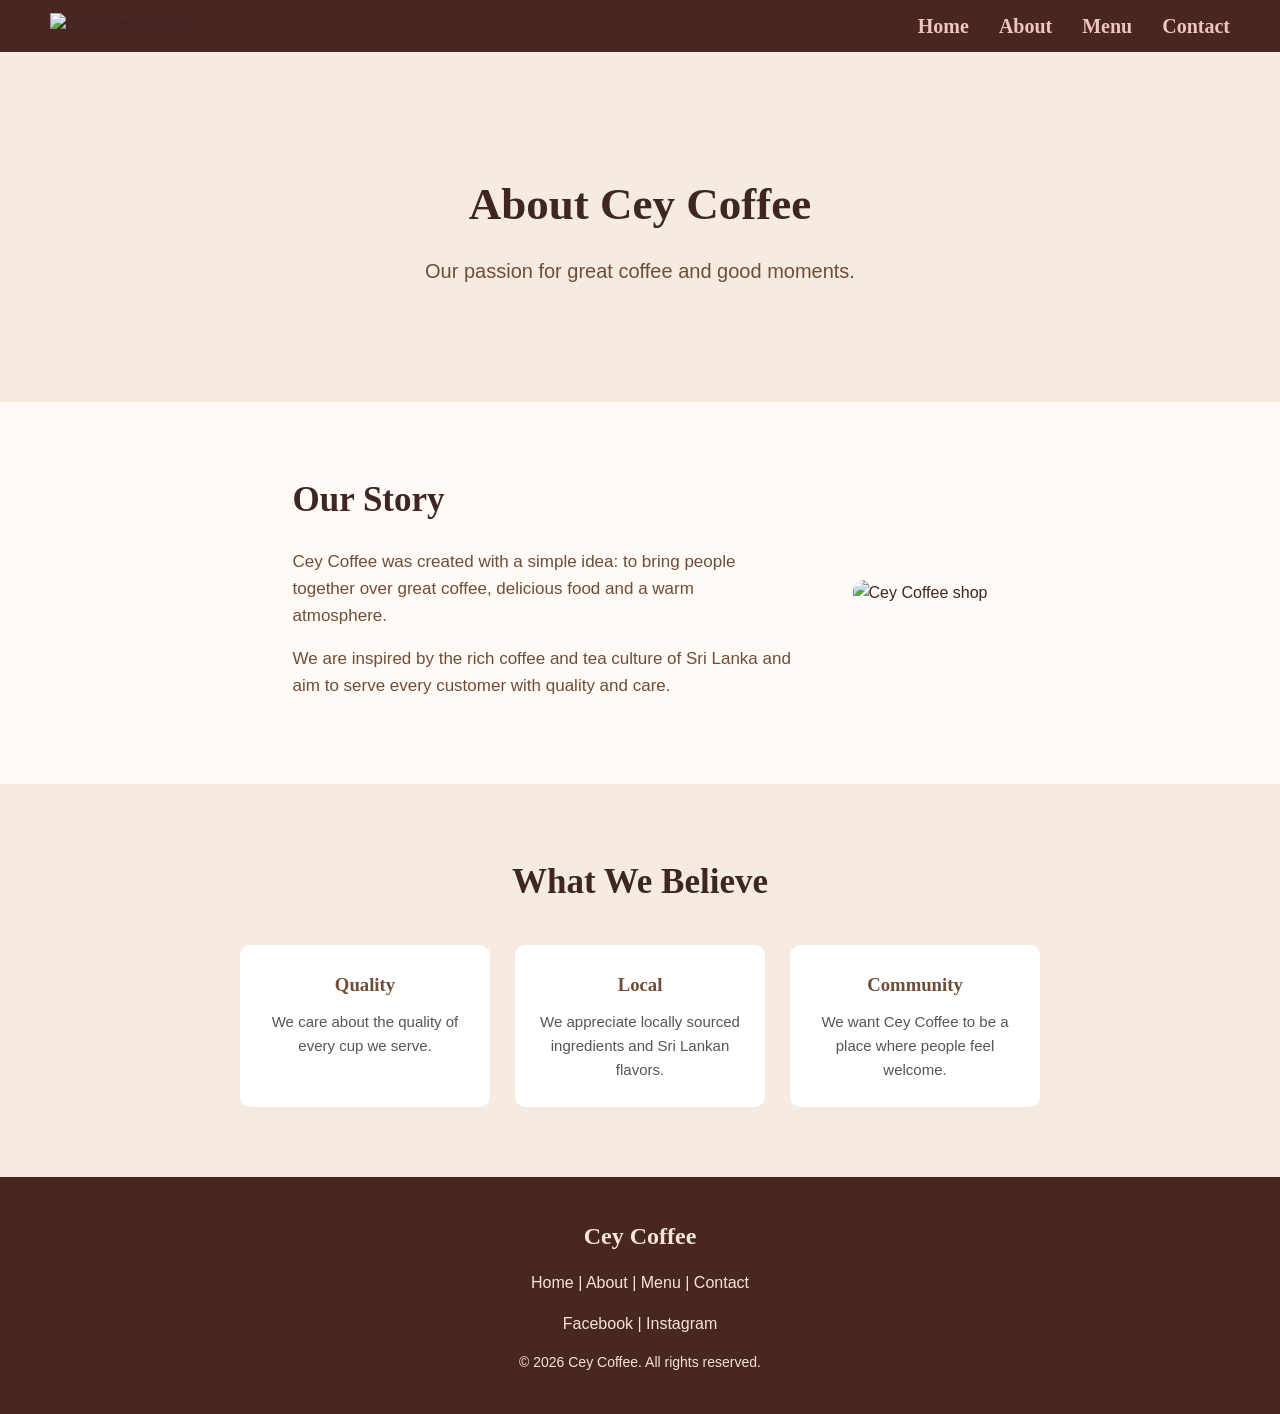
==== about.html @ d36662a2 "Add files via upload" ====
<!DOCTYPE html>
<html lang="en">

<head>
    <meta charset="UTF-8">
    <meta name="viewport" content="width=device-width, initial-scale=1.0">

    <title>About - Cey Coffee</title>

    <link rel="stylesheet" href="style.css">
</head>

<body>

    <!-- Navigation -->
    <nav>

        <div class="logo">
            <img src="pngtree-elegant-coffee-shop-logo-with-leaf-design-png-image_20624399.png"
                 alt="Cey Coffee Logo">
        </div>

        <ul class="nav-links">
            <li><a href="index.html">Home</a></li>
            <li><a href="about.html">About</a></li>
            <li><a href="menu.html">Menu</a></li>
            <li><a href="contact.html">Contact</a></li>
        </ul>

    </nav>


    <!-- About Hero -->
    <section class="about-hero">

        <h1>About Cey Coffee</h1>

        <p>Our passion for great coffee and good moments.</p>

    </section>


    <!-- Our Story -->
    <section class="about-story">

        <div class="about-text">

            <h2>Our Story</h2>

            <p>
                Cey Coffee was created with a simple idea:
                to bring people together over great coffee,
                delicious food and a warm atmosphere.
            </p>

            <p>
                We are inspired by the rich coffee and tea
                culture of Sri Lanka and aim to serve every
                customer with quality and care.
            </p>

        </div>

        <div class="about-image">

            <img src="images/coffee-shop.jpg"
                 alt="Cey Coffee shop">

        </div>

    </section>


    <!-- Our Values -->
    <section class="values">

        <h2>What We Believe</h2>

        <div class="value-container">

            <div class="value">
                <h3> Quality</h3>
                <p>
                    We care about the quality of every cup we serve.
                </p>
            </div>

            <div class="value">
                <h3> Local</h3>
                <p>
                    We appreciate locally sourced ingredients
                    and Sri Lankan flavors.
                </p>
            </div>

            <div class="value">
                <h3> Community</h3>
                <p>
                    We want Cey Coffee to be a place where
                    people feel welcome.
                </p>
            </div>

        </div>

    </section>


    <!-- Footer -->
    <footer>

        <h2>Cey Coffee</h2>

        <nav>
            <a href="index.html">Home</a> |
            <a href="about.html">About</a> |
            <a href="menu.html">Menu</a> |
            <a href="contact.html">Contact</a>
        </nav>

        <div class="social-links">
            <a href="#">Facebook</a> |
            <a href="#">Instagram</a>
        </div>

        <p>&copy; 2026 Cey Coffee. All rights reserved.</p>

    </footer>

</body>

</html>
---- style.css ----
/* =========================
   GENERAL
========================= */

* {
    margin: 0;
    padding: 0;
    box-sizing: border-box;
}

body {
    font-family: Arial, sans-serif;
    line-height: 1.6;
    color: #3e2723;
}


/* =========================
   NAVBAR
========================= */

nav {
    display: flex;
    flex-direction: row;
    justify-content: space-between;
    align-items: center;

    padding: 10px 50px;
    background-color: #482621;
}


/* Logo */

.logo img {
    width: 80px;
    height: auto;
}


/* Navigation links */

.nav-links {
    display: flex;
    flex-direction: row;
    gap: 30px;

    list-style: none;
    margin: 0;
    padding: 0;
}


/* Navigation text */

.nav-links a {
    color: #f0c5bd;
    text-decoration: none;

    font-family: Georgia, serif;
    font-size: 20px;
    font-weight: bold;
}


/* Navigation hover */

.nav-links a:hover {
    color: #d4a373;
}


/* =========================
   HERO
========================= */

.hero {
    height: 500px;

    display: flex;
    justify-content: center;
    align-items: center;

    text-align: center;

    background-color: #f5ebe0;
    
}

.hero-content h1 {
    font-family: Georgia, serif;
    font-size: 50px;

    color: #3e2723;

    margin-bottom: 15px;
}

.hero-content p {
    font-family: Arial, sans-serif;
    font-size: 20px;

    color: #6f4e37;

    margin-bottom: 25px;
}


/* Button */

.btn {
    display: inline-block;

    padding: 12px 25px;

    background-color: #6f4e37;
    color: white;

    text-decoration: none;

    font-family: Arial, sans-serif;
    font-weight: bold;

    border-radius: 5px;
}

.btn:hover {
    background-color: #3e2723;
}


/* =========================
   FEATURED PRODUCTS
========================= */

.featured {
    padding: 60px 50px;

    text-align: center;

    background-color: #fffaf5;
}

.featured h2 {
    font-family: Georgia, serif;
    font-size: 35px;

    margin-bottom: 35px;
}


/* Product container */

.products {
    display: flex;
    justify-content: center;

    gap: 25px;
}


/* Product card */

.product {
    width: 250px;

    padding: 25px;

    background-color: #f5ebe0;

    border-radius: 10px;
}

.product h3 {
    font-family: Georgia, serif;
    margin-bottom: 10px;
}

.product p {
    margin-bottom: 8px;
}


/* =========================
   FEATURES
========================= */

.features {
    display: flex;
    justify-content: center;

    gap: 20px;

    padding: 60px 50px;

    background-color: #482621;
}

.feature {
    width: 220px;

    padding: 25px;

    text-align: center;

    background-color: #fffaf5;

    border-radius: 10px;
}

.feature h3 {
    font-family: Georgia, serif;

    margin-bottom: 10px;
}

.feature p {
    font-size: 15px;
}


/* =========================
   TESTIMONIAL
========================= */

.testimonial {
    padding: 60px 30px;

    text-align: center;

    background-color: #f5ebe0;
}

.testimonial h2 {
    font-family: Georgia, serif;
    font-size: 35px;

    margin-bottom: 25px;
}

.review {
    max-width: 600px;

    margin: auto;

    padding: 30px;

    background-color: white;

    border-radius: 10px;
}

.stars {
    font-size: 25px;

    margin-bottom: 15px;
}

.review-text {
    font-size: 20px;

    margin-bottom: 10px;
}

.customer {
    font-style: italic;
}


/* =========================
   LOCATION
========================= */

.location {
    display: flex;
    justify-content: center;

    gap: 100px;

    padding: 60px 30px;

    text-align: center;

    background-color: #fffaf5;
}

.location h2 {
    font-family: Georgia, serif;

    margin-bottom: 10px;
}

.location p {
    margin-bottom: 5px;
}


/* =========================
   FOOTER
========================= */

footer {
    padding: 40px 30px;

    text-align: center;

    background-color: #482621;

    color: #f5e6d3;
}

footer h2 {
    font-family: Georgia, serif;

    margin-bottom: 15px;
}

footer nav {
    display: block;

    padding: 0;

    background-color: transparent;
}

footer nav a {
    color: #f5e6d3;

    text-decoration: none;
}

footer nav a:hover {
    color: #d4a373;
}

.social-links {
    margin: 15px 0;
}

.social-links a {
    color: #f5e6d3;

    text-decoration: none;
}

.social-links a:hover {
    color: #d4a373;
}

footer p {
    font-size: 14px;
}

/* =========================
   ABOUT HERO
========================= */

.about-hero {
    height: 350px;

    display: flex;
    flex-direction: column;
    justify-content: center;
    align-items: center;

    text-align: center;

    background-color: #f5ebe0;
}

.about-hero h1 {
    font-family: Georgia, serif;
    font-size: 45px;
    color: #3e2723;
    margin-bottom: 15px;
}

.about-hero p {
    font-size: 20px;
    color: #6f4e37;
}


/* =========================
   OUR STORY
========================= */

.about-story {
    display: flex;
    justify-content: center;
    align-items: center;

    gap: 60px;

    padding: 70px 50px;

    background-color: #fffaf5;
}

.about-text {
    max-width: 500px;
}

.about-text h2 {
    font-family: Georgia, serif;
    font-size: 35px;
    color: #3e2723;

    margin-bottom: 20px;
}

.about-text p {
    font-size: 17px;
    color: #6f4e37;

    margin-bottom: 15px;
}

.about-image img {
    width: 400px;
    height: 300px;

    object-fit: cover;

    border-radius: 12px;
}


/* =========================
   VALUES
========================= */

.values {
    padding: 70px 50px;

    text-align: center;

    background-color: #f5ebe0;
}

.values h2 {
    font-family: Georgia, serif;
    font-size: 35px;

    color: #3e2723;

    margin-bottom: 35px;
}

.value-container {
    display: flex;
    justify-content: center;

    gap: 25px;
}

.value {
    width: 250px;

    padding: 25px;

    background-color: white;

    border-radius: 10px;
}

.value h3 {
    font-family: Georgia, serif;
    color: #6f4e37;

    margin-bottom: 10px;
}

.value p {
    font-size: 15px;
    color: #555;
}

/* =========================
   MENU HERO
========================= */

.menu-hero {
    height: 300px;

    display: flex;
    flex-direction: column;
    justify-content: center;
    align-items: center;

    text-align: center;

    background-color: #f5ebe0;
}

.menu-hero h1 {
    font-family: Georgia, serif;
    font-size: 45px;
    color: #3e2723;
    margin-bottom: 10px;
}

.menu-hero p {
    font-size: 20px;
    color: #6f4e37;
}


/* =========================
   MENU SECTIONS
========================= */

.menu-section {
    padding: 60px 50px;

    text-align: center;

    background-color: #fffaf5;
}

.menu-section:nth-of-type(odd) {
    background-color: #f5ebe0;
}

.menu-section h2 {
    font-family: Georgia, serif;
    font-size: 32px;
    color: #3e2723;

    margin-bottom: 30px;
}


/* =========================
   MENU ITEMS
========================= */

.menu-items {
    display: flex;
    justify-content: center;

    gap: 25px;
}

.menu-item {
    width: 280px;

    padding: 25px;

    background-color: white;

    border-radius: 10px;

    box-shadow: 0 4px 10px rgba(0, 0, 0, 0.1);
}

.menu-item h3 {
    font-family: Georgia, serif;
    font-size: 22px;

    color: #6f4e37;

    margin-bottom: 10px;
}

.menu-item p {
    color: #555;

    margin-bottom: 15px;
}

.menu-item span {
    font-weight: bold;
    font-size: 18px;

    color: #482621;
}

/* =========================
   CONTACT HERO
========================= */

.contact-hero {
    height: 300px;

    display: flex;
    flex-direction: column;
    justify-content: center;
    align-items: center;

    text-align: center;

    background-color: #f5ebe0;
}

.contact-hero h1 {
    font-family: Georgia, serif;
    font-size: 45px;
    color: #3e2723;

    margin-bottom: 10px;
}

.contact-hero p {
    font-size: 20px;
    color: #6f4e37;
}


/* =========================
   CONTACT SECTION
========================= */

.contact-section {
    display: flex;
    justify-content: center;
    align-items: flex-start;

    gap: 60px;

    padding: 70px 50px;

    background-color: #fffaf5;
}


/* Contact information */

.contact-info {
    width: 400px;
}

.contact-info h2,
.contact-form h2 {
    font-family: Georgia, serif;
    font-size: 30px;

    color: #3e2723;

    margin-bottom: 25px;
}

.contact-info p {
    font-size: 17px;
    color: #6f4e37;

    margin-bottom: 12px;
}


/* =========================
   CONTACT FORM
========================= */

.contact-form {
    width: 450px;

    padding: 30px;

    background-color: #f5ebe0;

    border-radius: 10px;
}


/* Labels */

.contact-form label {
    display: block;

    margin-bottom: 5px;

    color: #3e2723;

    font-weight: bold;
}


/* Input and textarea */

.contact-form input,
.contact-form textarea {
    width: 100%;

    padding: 12px;

    margin-bottom: 18px;

    border: 1px solid #c9aaa0;
    border-radius: 5px;

    font-family: Arial, sans-serif;
    font-size: 16px;
}


/* Message box */

.contact-form textarea {
    resize: vertical;
}


/* Send button */

.contact-form button {
    padding: 12px 25px;

    border: none;
    border-radius: 5px;

    background-color: #6f4e37;
    color: white;

    font-size: 16px;
    font-weight: bold;

    cursor: pointer;
}


/* Button hover */

.contact-form button:hover {
    background-color: #3e2723;
}
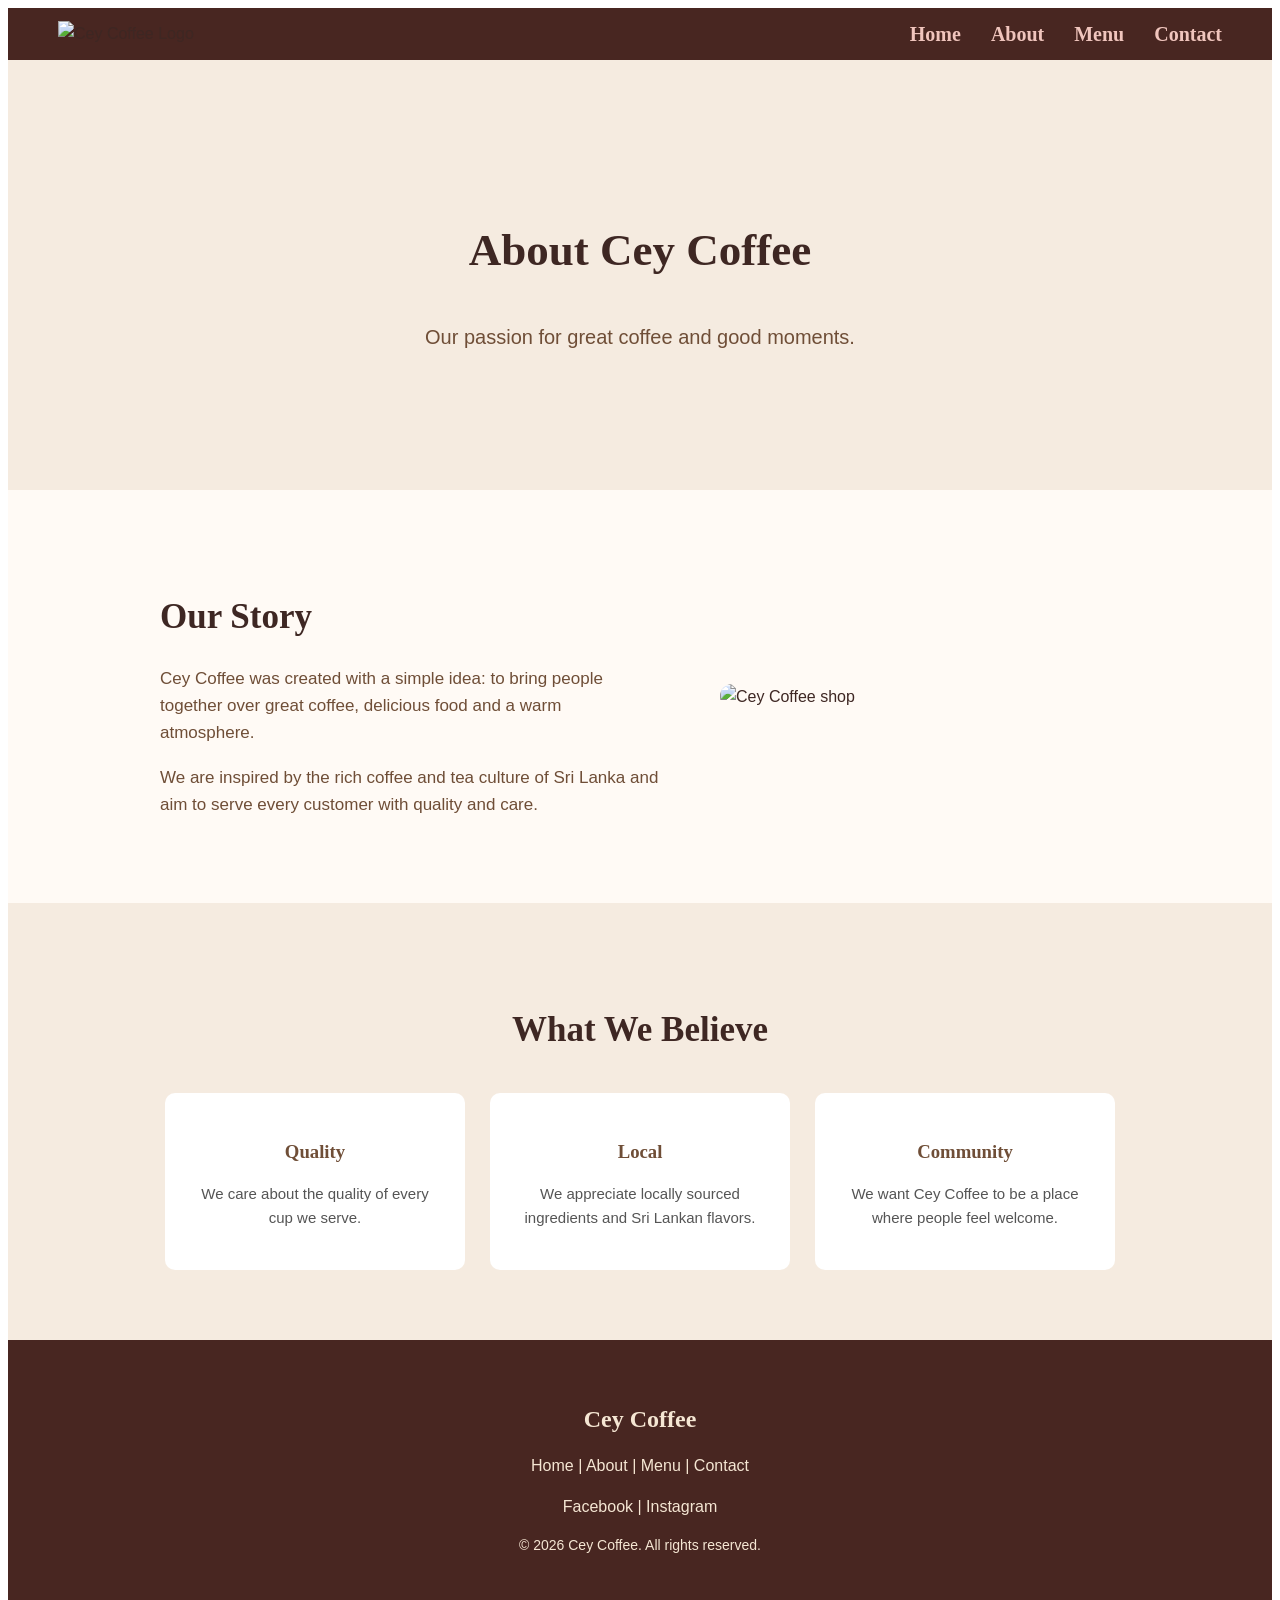
==== commit 80ac6ef1: "Update about.html" ====
--- a/about.html
+++ b/about.html
@@ -2,6 +2,7 @@
 <html lang="en">
 
 <head>
+    <meta name="viewport" content="width=device-width, initial-scale=1.0">
     <meta charset="UTF-8">
     <meta name="viewport" content="width=device-width, initial-scale=1.0">
 
@@ -129,4 +130,4 @@
 
 </body>
 
-</html>+</html>
--- a/style.css
+++ b/style.css
@@ -1,3 +1,4 @@
+```css
 /* =========================
    GENERAL
 ========================= */
@@ -8,10 +9,20 @@
     box-sizing: border-box;
 }
 
+html {
+    scroll-behavior: smooth;
+}
+
 body {
     font-family: Arial, sans-serif;
     line-height: 1.6;
     color: #3e2723;
+    overflow-x: hidden;
+}
+
+img {
+    max-width: 100%;
+    height: auto;
 }
 
 
@@ -21,25 +32,18 @@
 
 nav {
     display: flex;
-    flex-direction: row;
     justify-content: space-between;
     align-items: center;
 
     padding: 10px 50px;
     background-color: #482621;
 }
-
-
-/* Logo */
 
 .logo img {
     width: 80px;
     height: auto;
 }
 
-
-/* Navigation links */
-
 .nav-links {
     display: flex;
     flex-direction: row;
@@ -50,9 +54,6 @@
     padding: 0;
 }
 
-
-/* Navigation text */
-
 .nav-links a {
     color: #f0c5bd;
     text-decoration: none;
@@ -62,9 +63,6 @@
     font-weight: bold;
 }
 
-
-/* Navigation hover */
-
 .nav-links a:hover {
     color: #d4a373;
 }
@@ -75,7 +73,7 @@
 ========================= */
 
 .hero {
-    height: 500px;
+    min-height: 500px;
 
     display: flex;
     justify-content: center;
@@ -83,8 +81,13 @@
 
     text-align: center;
 
+    padding: 40px 20px;
+
     background-color: #f5ebe0;
-    
+}
+
+.hero-content {
+    max-width: 900px;
 }
 
 .hero-content h1 {
@@ -105,9 +108,6 @@
     margin-bottom: 25px;
 }
 
-
-/* Button */
-
 .btn {
     display: inline-block;
 
@@ -148,18 +148,13 @@
     margin-bottom: 35px;
 }
 
-
-/* Product container */
-
 .products {
     display: flex;
     justify-content: center;
+    flex-wrap: wrap;
 
     gap: 25px;
 }
-
-
-/* Product card */
 
 .product {
     width: 250px;
@@ -188,6 +183,7 @@
 .features {
     display: flex;
     justify-content: center;
+    flex-wrap: wrap;
 
     gap: 20px;
 
@@ -239,6 +235,7 @@
 }
 
 .review {
+    width: 100%;
     max-width: 600px;
 
     margin: auto;
@@ -274,6 +271,7 @@
 .location {
     display: flex;
     justify-content: center;
+    flex-wrap: wrap;
 
     gap: 100px;
 
@@ -351,12 +349,13 @@
     font-size: 14px;
 }
 
+
 /* =========================
    ABOUT HERO
 ========================= */
 
 .about-hero {
-    height: 350px;
+    min-height: 350px;
 
     display: flex;
     flex-direction: column;
@@ -365,6 +364,8 @@
 
     text-align: center;
 
+    padding: 40px 20px;
+
     background-color: #f5ebe0;
 }
 
@@ -389,6 +390,7 @@
     display: flex;
     justify-content: center;
     align-items: center;
+    flex-wrap: wrap;
 
     gap: 60px;
 
@@ -398,6 +400,7 @@
 }
 
 .about-text {
+    width: 100%;
     max-width: 500px;
 }
 
@@ -416,8 +419,13 @@
     margin-bottom: 15px;
 }
 
+.about-image {
+    width: 100%;
+    max-width: 400px;
+}
+
 .about-image img {
-    width: 400px;
+    width: 100%;
     height: 300px;
 
     object-fit: cover;
@@ -450,6 +458,7 @@
 .value-container {
     display: flex;
     justify-content: center;
+    flex-wrap: wrap;
 
     gap: 25px;
 }
@@ -476,12 +485,13 @@
     color: #555;
 }
 
+
 /* =========================
    MENU HERO
 ========================= */
 
 .menu-hero {
-    height: 300px;
+    min-height: 300px;
 
     display: flex;
     flex-direction: column;
@@ -490,6 +500,8 @@
 
     text-align: center;
 
+    padding: 40px 20px;
+
     background-color: #f5ebe0;
 }
 
@@ -538,6 +550,7 @@
 .menu-items {
     display: flex;
     justify-content: center;
+    flex-wrap: wrap;
 
     gap: 25px;
 }
@@ -576,12 +589,13 @@
     color: #482621;
 }
 
+
 /* =========================
    CONTACT HERO
 ========================= */
 
 .contact-hero {
-    height: 300px;
+    min-height: 300px;
 
     display: flex;
     flex-direction: column;
@@ -590,6 +604,8 @@
 
     text-align: center;
 
+    padding: 40px 20px;
+
     background-color: #f5ebe0;
 }
 
@@ -615,6 +631,7 @@
     display: flex;
     justify-content: center;
     align-items: flex-start;
+    flex-wrap: wrap;
 
     gap: 60px;
 
@@ -623,11 +640,9 @@
     background-color: #fffaf5;
 }
 
-
-/* Contact information */
-
 .contact-info {
-    width: 400px;
+    width: 100%;
+    max-width: 400px;
 }
 
 .contact-info h2,
@@ -653,7 +668,8 @@
 ========================= */
 
 .contact-form {
-    width: 450px;
+    width: 100%;
+    max-width: 450px;
 
     padding: 30px;
 
@@ -661,9 +677,6 @@
 
     border-radius: 10px;
 }
-
-
-/* Labels */
 
 .contact-form label {
     display: block;
@@ -674,9 +687,6 @@
 
     font-weight: bold;
 }
-
-
-/* Input and textarea */
 
 .contact-form input,
 .contact-form textarea {
@@ -693,16 +703,10 @@
     font-size: 16px;
 }
 
-
-/* Message box */
-
 .contact-form textarea {
     resize: vertical;
 }
 
-
-/* Send button */
-
 .contact-form button {
     padding: 12px 25px;
 
@@ -718,9 +722,338 @@
     cursor: pointer;
 }
 
-
-/* Button hover */
-
 .contact-form button:hover {
     background-color: #3e2723;
-}+}
+
+
+/* ==================================================
+   TABLET
+================================================== */
+
+@media (max-width: 900px) {
+
+    nav {
+        padding: 10px 25px;
+    }
+
+    .nav-links {
+        gap: 15px;
+    }
+
+    .nav-links a {
+        font-size: 17px;
+    }
+
+    .products,
+    .features,
+    .value-container,
+    .menu-items {
+        gap: 20px;
+    }
+
+    .location {
+        gap: 50px;
+    }
+
+    .about-story,
+    .contact-section {
+        gap: 40px;
+    }
+}
+
+
+/* ==================================================
+   MOBILE
+================================================== */
+
+@media (max-width: 600px) {
+
+    /* NAVBAR */
+
+    nav {
+        flex-direction: column;
+        gap: 12px;
+
+        padding: 15px 20px;
+    }
+
+    .logo img {
+        width: 70px;
+    }
+
+    .nav-links {
+        width: 100%;
+
+        justify-content: center;
+        flex-wrap: wrap;
+
+        gap: 10px 18px;
+    }
+
+    .nav-links a {
+        font-size: 15px;
+    }
+
+
+    /* HERO */
+
+    .hero {
+        min-height: 400px;
+
+        padding: 40px 20px;
+    }
+
+    .hero-content h1 {
+        font-size: 36px;
+        line-height: 1.2;
+    }
+
+    .hero-content p {
+        font-size: 17px;
+    }
+
+
+    /* FEATURED */
+
+    .featured {
+        padding: 45px 20px;
+    }
+
+    .featured h2 {
+        font-size: 30px;
+    }
+
+    .products {
+        flex-direction: column;
+        align-items: center;
+    }
+
+    .product {
+        width: 100%;
+        max-width: 320px;
+    }
+
+
+    /* FEATURES */
+
+    .features {
+        flex-direction: column;
+        align-items: center;
+
+        padding: 45px 20px;
+    }
+
+    .feature {
+        width: 100%;
+        max-width: 320px;
+    }
+
+
+    /* TESTIMONIAL */
+
+    .testimonial {
+        padding: 45px 20px;
+    }
+
+    .testimonial h2 {
+        font-size: 30px;
+    }
+
+    .review {
+        padding: 25px 20px;
+    }
+
+    .review-text {
+        font-size: 17px;
+    }
+
+
+    /* LOCATION */
+
+    .location {
+        flex-direction: column;
+
+        gap: 30px;
+
+        padding: 45px 20px;
+    }
+
+
+    /* ABOUT */
+
+    .about-hero {
+        min-height: 300px;
+    }
+
+    .about-hero h1 {
+        font-size: 36px;
+    }
+
+    .about-hero p {
+        font-size: 17px;
+    }
+
+    .about-story {
+        flex-direction: column;
+
+        padding: 50px 20px;
+
+        gap: 35px;
+    }
+
+    .about-text h2 {
+        font-size: 30px;
+    }
+
+    .about-text p {
+        font-size: 16px;
+    }
+
+    .about-image {
+        max-width: 100%;
+    }
+
+    .about-image img {
+        height: 250px;
+    }
+
+
+    /* VALUES */
+
+    .values {
+        padding: 50px 20px;
+    }
+
+    .values h2 {
+        font-size: 30px;
+    }
+
+    .value-container {
+        flex-direction: column;
+        align-items: center;
+    }
+
+    .value {
+        width: 100%;
+        max-width: 320px;
+    }
+
+
+    /* MENU */
+
+    .menu-hero {
+        min-height: 280px;
+    }
+
+    .menu-hero h1 {
+        font-size: 36px;
+    }
+
+    .menu-hero p {
+        font-size: 17px;
+    }
+
+    .menu-section {
+        padding: 45px 20px;
+    }
+
+    .menu-section h2 {
+        font-size: 28px;
+    }
+
+    .menu-items {
+        flex-direction: column;
+        align-items: center;
+    }
+
+    .menu-item {
+        width: 100%;
+        max-width: 320px;
+    }
+
+
+    /* CONTACT */
+
+    .contact-hero {
+        min-height: 280px;
+    }
+
+    .contact-hero h1 {
+        font-size: 36px;
+    }
+
+    .contact-hero p {
+        font-size: 17px;
+    }
+
+    .contact-section {
+        flex-direction: column;
+        align-items: center;
+
+        gap: 40px;
+
+        padding: 50px 20px;
+    }
+
+    .contact-info {
+        width: 100%;
+        max-width: 400px;
+    }
+
+    .contact-info h2,
+    .contact-form h2 {
+        font-size: 27px;
+    }
+
+    .contact-form {
+        width: 100%;
+        max-width: 450px;
+
+        padding: 25px 20px;
+    }
+
+
+    /* FOOTER */
+
+    footer {
+        padding: 35px 20px;
+    }
+}
+
+
+/* ==================================================
+   VERY SMALL PHONES
+================================================== */
+
+@media (max-width: 380px) {
+
+    .hero-content h1 {
+        font-size: 31px;
+    }
+
+    .about-hero h1,
+    .menu-hero h1,
+    .contact-hero h1 {
+        font-size: 31px;
+    }
+
+    .nav-links {
+        gap: 8px 12px;
+    }
+
+    .nav-links a {
+        font-size: 14px;
+    }
+
+    .featured h2,
+    .testimonial h2,
+    .values h2 {
+        font-size: 27px;
+    }
+}
+```
+
+
+
+
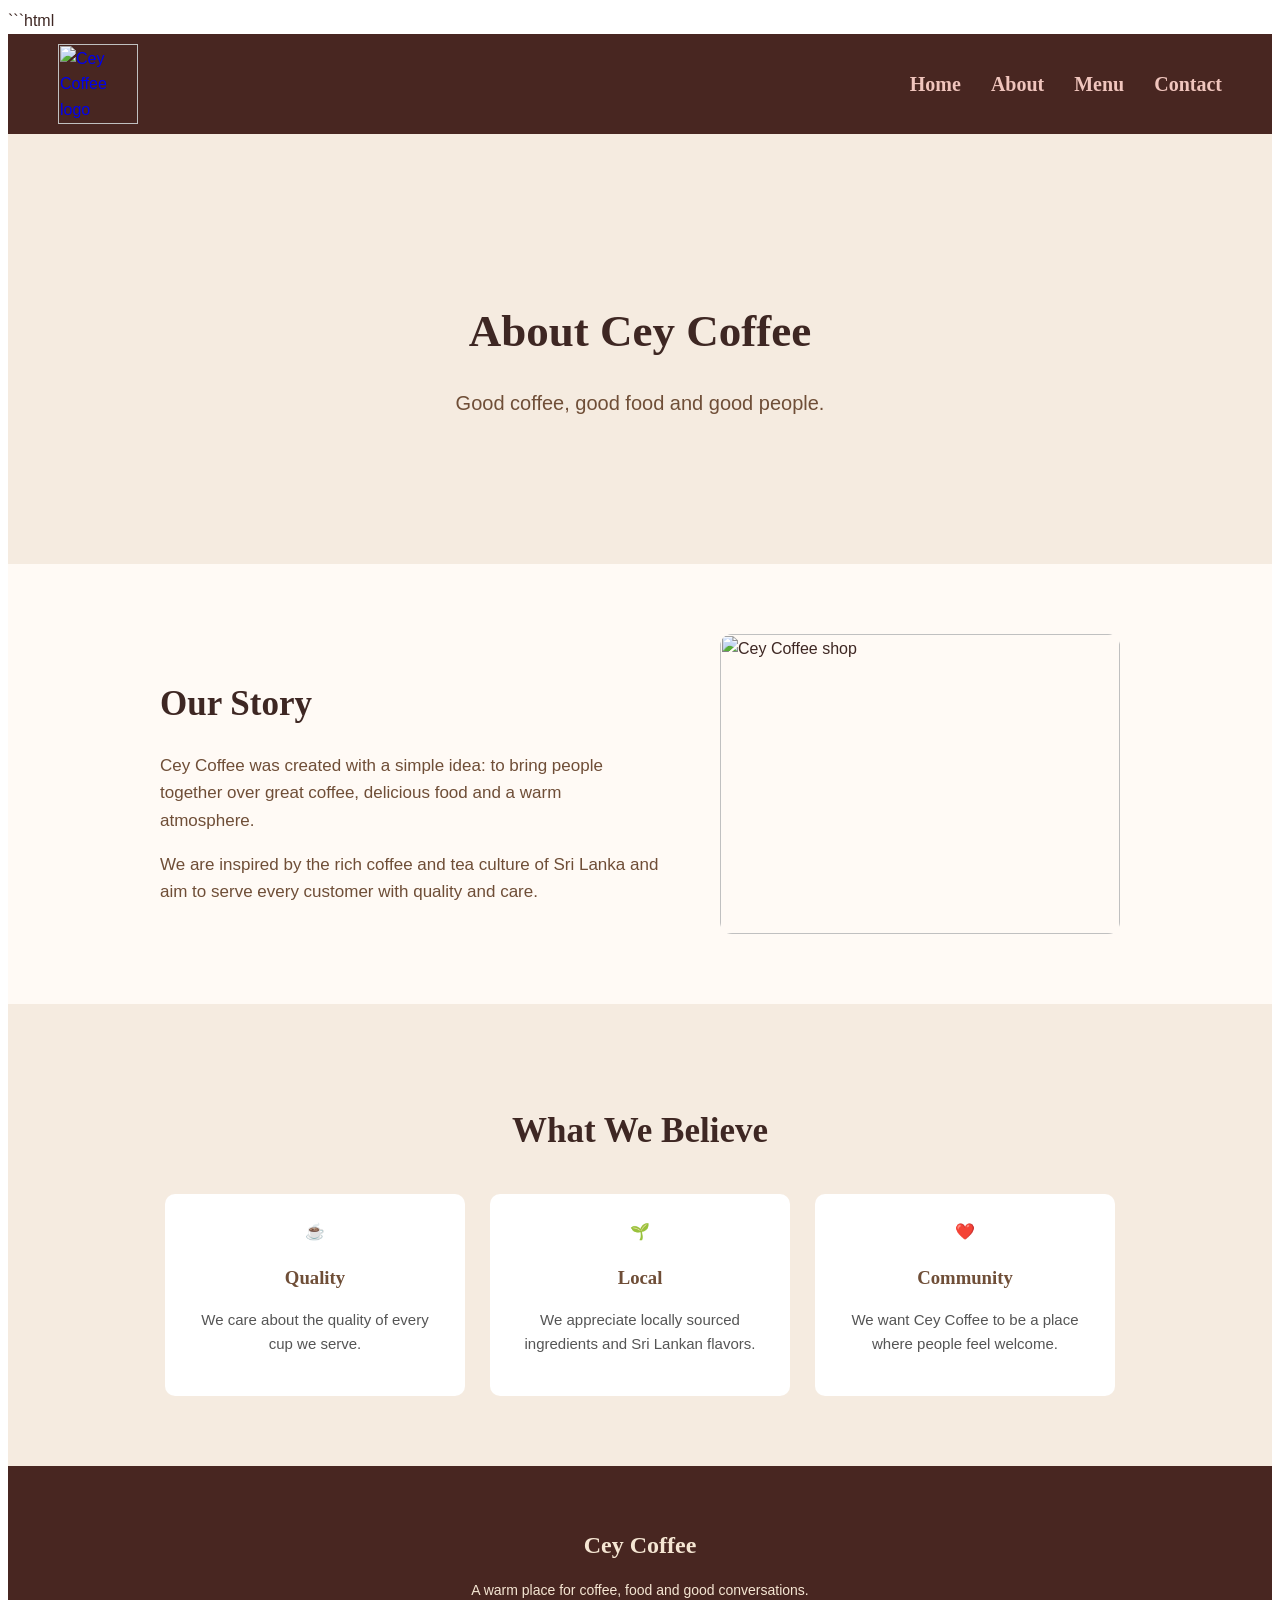
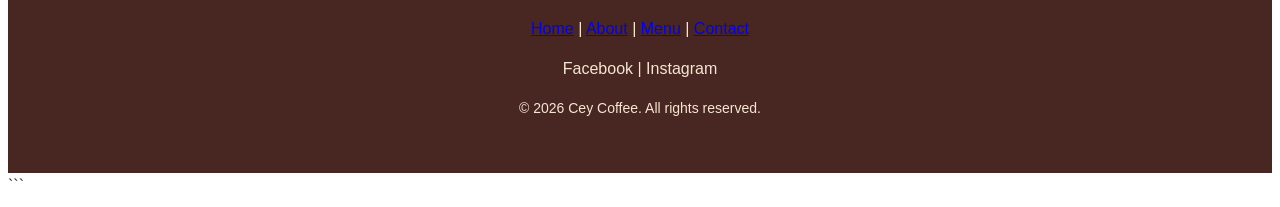
==== commit 9a0df550: "Revise about.html for better structure and SEO Updated the about page with improved structure, added" ====
--- a/about.html
+++ b/about.html
@@ -1,133 +1,251 @@
+```html
 <!DOCTYPE html>
 <html lang="en">
 
 <head>
+    <meta charset="UTF-8">
+
+    <!-- IMPORTANT FOR MOBILE -->
     <meta name="viewport" content="width=device-width, initial-scale=1.0">
-    <meta charset="UTF-8">
-    <meta name="viewport" content="width=device-width, initial-scale=1.0">
-
-    <title>About - Cey Coffee</title>
+
+    <meta name="description"
+          content="Learn about Cey Coffee, our story, values and passion for Sri Lankan coffee and tea.">
+
+    <title>About Us | Cey Coffee</title>
 
     <link rel="stylesheet" href="style.css">
 </head>
 
 <body>
 
-    <!-- Navigation -->
-    <nav>
-
-        <div class="logo">
-            <img src="pngtree-elegant-coffee-shop-logo-with-leaf-design-png-image_20624399.png"
-                 alt="Cey Coffee Logo">
+    <!-- =========================
+         NAVIGATION
+    ========================== -->
+
+    <header>
+
+        <nav class="main-nav">
+
+            <div class="logo">
+                <a href="index.html">
+                    <img src="images/logo.png" alt="Cey Coffee logo">
+                </a>
+            </div>
+
+            <ul class="nav-links">
+                <li>
+                    <a href="index.html">Home</a>
+                </li>
+
+                <li>
+                    <a href="about.html">About</a>
+                </li>
+
+                <li>
+                    <a href="menu.html">Menu</a>
+                </li>
+
+                <li>
+                    <a href="contact.html">Contact</a>
+                </li>
+            </ul>
+
+        </nav>
+
+    </header>
+
+
+    <!-- =========================
+         ABOUT HERO
+    ========================== -->
+
+    <main>
+
+        <section class="about-hero">
+
+            <div class="about-hero-content">
+
+                <h1>About Cey Coffee</h1>
+
+                <p>
+                    Good coffee, good food and good people.
+                </p>
+
+            </div>
+
+        </section>
+
+
+        <!-- =========================
+             OUR STORY
+        ========================== -->
+
+        <section class="about-story">
+
+            <div class="about-text">
+
+                <h2>Our Story</h2>
+
+                <p>
+                    Cey Coffee was created with a simple idea:
+                    to bring people together over great coffee,
+                    delicious food and a warm atmosphere.
+                </p>
+
+                <p>
+                    We are inspired by the rich coffee and tea
+                    culture of Sri Lanka and aim to serve every
+                    customer with quality and care.
+                </p>
+
+            </div>
+
+
+            <div class="about-image">
+
+                <img
+                    src="images/coffee-shop.jpg"
+                    alt="Cey Coffee shop"
+                >
+
+            </div>
+
+        </section>
+
+
+        <!-- =========================
+             OUR VALUES
+        ========================== -->
+
+        <section class="values">
+
+            <div class="values-container">
+
+                <h2>What We Believe</h2>
+
+                <div class="value-container">
+
+                    <article class="value">
+
+                        <div class="value-icon">
+                            ☕
+                        </div>
+
+                        <h3>Quality</h3>
+
+                        <p>
+                            We care about the quality of every
+                            cup we serve.
+                        </p>
+
+                    </article>
+
+
+                    <article class="value">
+
+                        <div class="value-icon">
+                            🌱
+                        </div>
+
+                        <h3>Local</h3>
+
+                        <p>
+                            We appreciate locally sourced
+                            ingredients and Sri Lankan flavors.
+                        </p>
+
+                    </article>
+
+
+                    <article class="value">
+
+                        <div class="value-icon">
+                            ❤️
+                        </div>
+
+                        <h3>Community</h3>
+
+                        <p>
+                            We want Cey Coffee to be a place
+                            where people feel welcome.
+                        </p>
+
+                    </article>
+
+                </div>
+
+            </div>
+
+        </section>
+
+    </main>
+
+
+    <!-- =========================
+         FOOTER
+    ========================== -->
+
+    <footer>
+
+        <div class="footer-content">
+
+            <h2>Cey Coffee</h2>
+
+            <p class="footer-description">
+                A warm place for coffee, food and good conversations.
+            </p>
+
+
+            <!-- Footer navigation -->
+
+            <div class="footer-nav">
+
+                <a href="index.html">Home</a>
+
+                <span>|</span>
+
+                <a href="about.html">About</a>
+
+                <span>|</span>
+
+                <a href="menu.html">Menu</a>
+
+                <span>|</span>
+
+                <a href="contact.html">Contact</a>
+
+            </div>
+
+
+            <!-- Social links -->
+
+            <div class="social-links">
+
+                <a href="#" aria-label="Facebook">
+                    Facebook
+                </a>
+
+                <span>|</span>
+
+                <a href="#" aria-label="Instagram">
+                    Instagram
+                </a>
+
+            </div>
+
+
+            <p class="copyright">
+                &copy; 2026 Cey Coffee. All rights reserved.
+            </p>
+
         </div>
 
-        <ul class="nav-links">
-            <li><a href="index.html">Home</a></li>
-            <li><a href="about.html">About</a></li>
-            <li><a href="menu.html">Menu</a></li>
-            <li><a href="contact.html">Contact</a></li>
-        </ul>
-
-    </nav>
-
-
-    <!-- About Hero -->
-    <section class="about-hero">
-
-        <h1>About Cey Coffee</h1>
-
-        <p>Our passion for great coffee and good moments.</p>
-
-    </section>
-
-
-    <!-- Our Story -->
-    <section class="about-story">
-
-        <div class="about-text">
-
-            <h2>Our Story</h2>
-
-            <p>
-                Cey Coffee was created with a simple idea:
-                to bring people together over great coffee,
-                delicious food and a warm atmosphere.
-            </p>
-
-            <p>
-                We are inspired by the rich coffee and tea
-                culture of Sri Lanka and aim to serve every
-                customer with quality and care.
-            </p>
-
-        </div>
-
-        <div class="about-image">
-
-            <img src="images/coffee-shop.jpg"
-                 alt="Cey Coffee shop">
-
-        </div>
-
-    </section>
-
-
-    <!-- Our Values -->
-    <section class="values">
-
-        <h2>What We Believe</h2>
-
-        <div class="value-container">
-
-            <div class="value">
-                <h3> Quality</h3>
-                <p>
-                    We care about the quality of every cup we serve.
-                </p>
-            </div>
-
-            <div class="value">
-                <h3> Local</h3>
-                <p>
-                    We appreciate locally sourced ingredients
-                    and Sri Lankan flavors.
-                </p>
-            </div>
-
-            <div class="value">
-                <h3> Community</h3>
-                <p>
-                    We want Cey Coffee to be a place where
-                    people feel welcome.
-                </p>
-            </div>
-
-        </div>
-
-    </section>
-
-
-    <!-- Footer -->
-    <footer>
-
-        <h2>Cey Coffee</h2>
-
-        <nav>
-            <a href="index.html">Home</a> |
-            <a href="about.html">About</a> |
-            <a href="menu.html">Menu</a> |
-            <a href="contact.html">Contact</a>
-        </nav>
-
-        <div class="social-links">
-            <a href="#">Facebook</a> |
-            <a href="#">Instagram</a>
-        </div>
-
-        <p>&copy; 2026 Cey Coffee. All rights reserved.</p>
-
     </footer>
 
 </body>
 
 </html>
+```
+
+
+ 
